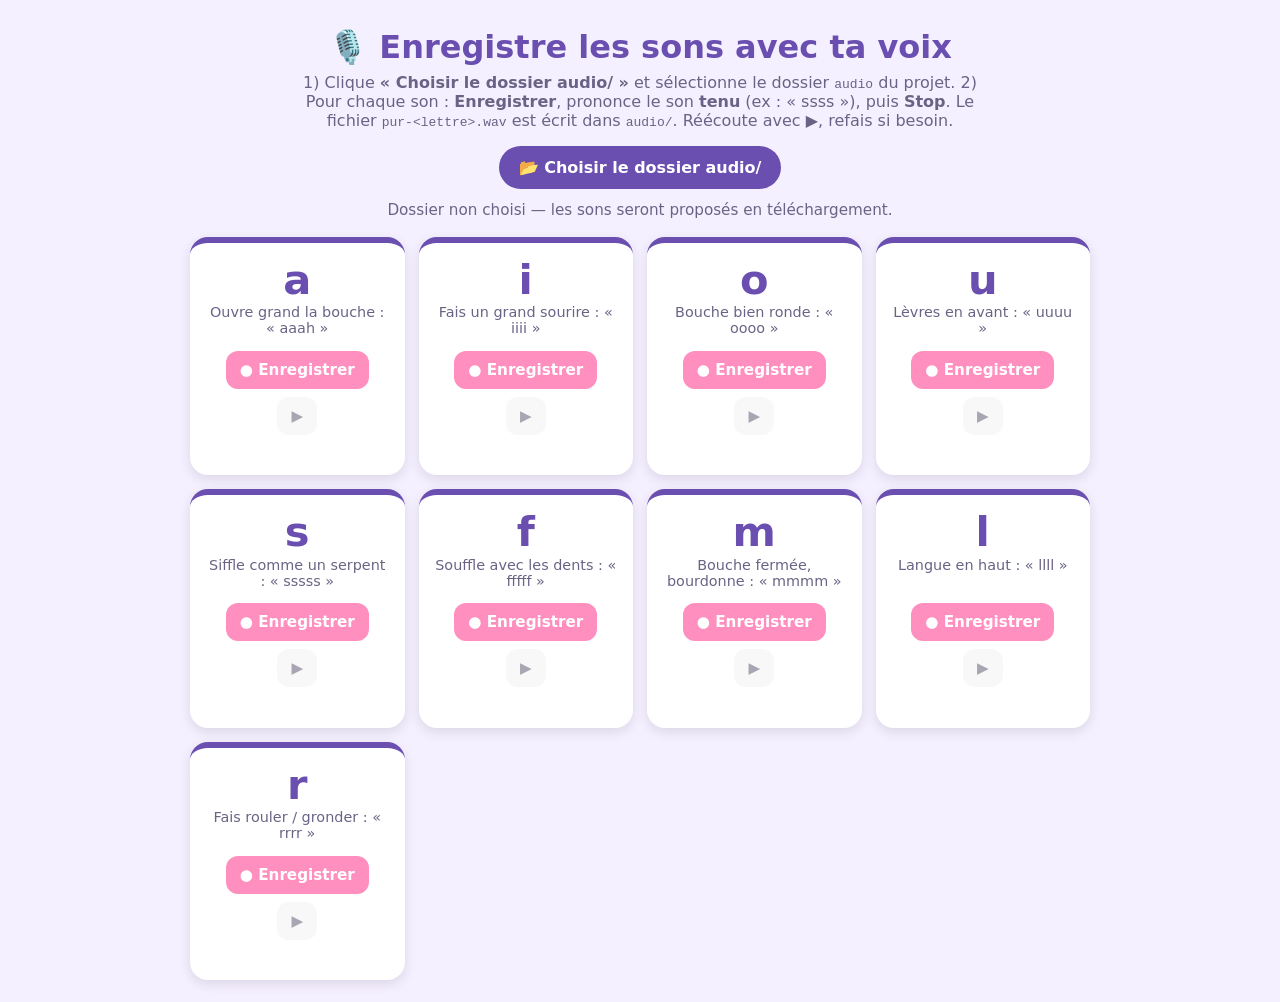
==== record-sons.html @ ecb1d5c4 "feat: sons de lettres enregistrés par la voix de l'utilisateur Remplace les sons TTS/synthétisés (su" ====
<!DOCTYPE html>
<html lang="fr"><head>
<meta charset="utf-8"><meta name="viewport" content="width=device-width, initial-scale=1">
<title>🎙️ Enregistre les sons</title>
<style>
 :root{--accent:#6a4fb0;--accent2:#ff8fbf;--ink:#2a2140;--soft:#6b6385;}
 body{font-family:"Comic Sans MS",system-ui,sans-serif;background:#f5f0ff;color:var(--ink);margin:0;padding:22px;}
 h1{color:var(--accent);text-align:center;margin:.2em 0;}
 .note{text-align:center;color:var(--soft);max-width:680px;margin:0 auto 16px;}
 .bar{max-width:720px;margin:0 auto 18px;display:flex;gap:12px;justify-content:center;flex-wrap:wrap;align-items:center;}
 .bar button{border:none;border-radius:999px;padding:12px 20px;font-family:inherit;font-weight:bold;cursor:pointer;font-size:1rem;}
 #pick{background:var(--accent);color:#fff;}
 #status{color:var(--soft);font-size:.95rem;}
 .grid{display:grid;grid-template-columns:repeat(auto-fill,minmax(210px,1fr));gap:14px;max-width:900px;margin:0 auto;}
 .card{background:#fff;border-radius:18px;padding:16px;box-shadow:0 4px 12px rgba(42,33,64,.12);text-align:center;border-top:6px solid var(--accent);}
 .card.done{border-top-color:#3fbf6a;}
 .letter{font-size:2.6rem;font-weight:bold;color:var(--accent);line-height:1;}
 .hint{color:var(--soft);font-size:.9rem;margin:4px 0 12px;min-height:2.4em;}
 .row{display:flex;gap:8px;justify-content:center;flex-wrap:wrap;}
 .row button{border:none;border-radius:12px;padding:10px 14px;font-family:inherit;font-weight:bold;cursor:pointer;font-size:.95rem;}
 .rec{background:var(--accent2);color:#fff;}
 .rec.recording{background:#e23b6d;animation:pulse 1s infinite;}
 .play{background:#eee;color:var(--ink);}
 .play:disabled{opacity:.4;}
 .state{margin-top:8px;font-size:.85rem;color:#3fbf6a;min-height:1.2em;font-weight:bold;}
 .state.err{color:#e23b6d;}
 @keyframes pulse{50%{transform:scale(1.06);}}
</style></head>
<body>
 <h1>🎙️ Enregistre les sons avec ta voix</h1>
 <p class="note">1) Clique <b>« Choisir le dossier audio/ »</b> et sélectionne le dossier
 <code>audio</code> du projet. 2) Pour chaque son : <b>Enregistrer</b>, prononce le son
 <b>tenu</b> (ex : « ssss »), puis <b>Stop</b>. Le fichier <code>pur-&lt;lettre&gt;.wav</code>
 est écrit dans <code>audio/</code>. Réécoute avec ▶, refais si besoin.</p>

 <div class="bar">
   <button id="pick">📂 Choisir le dossier audio/</button>
   <span id="status">Dossier non choisi — les sons seront proposés en téléchargement.</span>
 </div>

 <div class="grid" id="grid"></div>

<script>
const SONS = [
  ["a","Ouvre grand la bouche : « aaah »"],
  ["i","Fais un grand sourire : « iiii »"],
  ["o","Bouche bien ronde : « oooo »"],
  ["u","Lèvres en avant : « uuuu »"],
  ["s","Siffle comme un serpent : « sssss »"],
  ["f","Souffle avec les dents : « fffff »"],
  ["m","Bouche fermée, bourdonne : « mmmm »"],
  ["l","Langue en haut : « llll »"],
  ["r","Fais rouler / gronder : « rrrr »"],
];

let dirHandle = null, audioCtx = null, stream = null, source = null;

document.getElementById("pick").onclick = async () => {
  if (!window.showDirectoryPicker) {
    setStatus("Écriture directe non supportée — utilise Chrome/Edge, ou les téléchargements ⬇.");
    return;
  }
  try {
    dirHandle = await window.showDirectoryPicker({ mode: "readwrite" });
    if (dirHandle.requestPermission) await dirHandle.requestPermission({ mode: "readwrite" });
    setStatus("✅ Dossier « " + dirHandle.name + " » — les enregistrements y sont écrits.");
  } catch (e) { /* annulé */ }
};
function setStatus(t){ document.getElementById("status").textContent = t; }

async function ensureAudio() {
  if (!audioCtx) audioCtx = new (window.AudioContext || window.webkitAudioContext)();
  if (audioCtx.state === "suspended") await audioCtx.resume();
  if (!stream) stream = await navigator.mediaDevices.getUserMedia({
    audio: { echoCancellation: true, noiseSuppression: true, autoGainControl: true }
  });
  if (!source) source = audioCtx.createMediaStreamSource(stream);
  return audioCtx.sampleRate;
}

/* ---- Capture PCM directe (fiable, pas de décodage) ---- */
function makeRecorder() {
  const proc = audioCtx.createScriptProcessor(4096, 1, 1);
  const mute = audioCtx.createGain(); mute.gain.value = 0; // évite le larsen
  let buffers = [], len = 0, active = false;
  proc.onaudioprocess = (e) => {
    if (!active) return;
    const ch = e.inputBuffer.getChannelData(0);
    buffers.push(new Float32Array(ch)); len += ch.length;
  };
  return {
    start() { buffers = []; len = 0; active = true; source.connect(proc); proc.connect(mute); mute.connect(audioCtx.destination); },
    stop() {
      active = false;
      try { source.disconnect(proc); proc.disconnect(); mute.disconnect(); } catch (_) {}
      const out = new Float32Array(len); let o = 0;
      for (const b of buffers) { out.set(b, o); o += b.length; }
      return out;
    }
  };
}

function process(samples) {
  let data = samples;
  const thr = 0.02; let s = 0, e = data.length - 1;
  while (s < data.length && Math.abs(data[s]) < thr) s++;
  while (e > s && Math.abs(data[e]) < thr) e--;
  if (e <= s) return null; // rien capté
  const rate = audioCtx.sampleRate;
  const pad = Math.floor(rate * 0.03);
  s = Math.max(0, s - pad); e = Math.min(data.length - 1, e + pad);
  data = data.slice(s, e + 1);
  let peak = 0; for (const v of data) peak = Math.max(peak, Math.abs(v));
  if (peak > 0) { const g = 0.95 / peak; for (let i = 0; i < data.length; i++) data[i] *= g; }
  return encodeWav(data, rate);
}
function encodeWav(samples, rate) {
  const b = new ArrayBuffer(44 + samples.length * 2), v = new DataView(b);
  const w = (o, str) => { for (let i = 0; i < str.length; i++) v.setUint8(o + i, str.charCodeAt(i)); };
  w(0, "RIFF"); v.setUint32(4, 36 + samples.length * 2, true); w(8, "WAVE");
  w(12, "fmt "); v.setUint32(16, 16, true); v.setUint16(20, 1, true); v.setUint16(22, 1, true);
  v.setUint32(24, rate, true); v.setUint32(28, rate * 2, true); v.setUint16(32, 2, true); v.setUint16(34, 16, true);
  w(36, "data"); v.setUint32(40, samples.length * 2, true);
  let o = 44; for (let i = 0; i < samples.length; i++, o += 2) { const x = Math.max(-1, Math.min(1, samples[i])); v.setInt16(o, x < 0 ? x * 0x8000 : x * 0x7fff, true); }
  return new Blob([b], { type: "audio/wav" });
}
async function saveWav(letter, blob) {
  const name = "pur-" + letter + ".wav";
  if (dirHandle) {
    const fh = await dirHandle.getFileHandle(name, { create: true });
    const wr = await fh.createWritable(); await wr.write(blob); await wr.close();
    return "✅ enregistré dans audio/";
  }
  const a = document.createElement("a");
  a.href = URL.createObjectURL(blob); a.download = name; a.click();
  return "⬇ téléchargé (" + name + ")";
}

function buildCard([letter, hint]) {
  const card = document.createElement("div"); card.className = "card";
  card.innerHTML = `<div class="letter">${letter}</div><div class="hint">${hint}</div>
    <div class="row"><button class="rec">● Enregistrer</button><button class="play" disabled>▶</button></div>
    <div class="state"></div>`;
  const recBtn = card.querySelector(".rec"), playBtn = card.querySelector(".play"), state = card.querySelector(".state");
  let rec = null, wav = null, autostop = null;
  const setState = (t, err) => { state.textContent = t; state.classList.toggle("err", !!err); };

  recBtn.onclick = async () => {
    if (rec) { finish(); return; }
    try {
      await ensureAudio();
      rec = makeRecorder(); rec.start();
      recBtn.classList.add("recording"); recBtn.textContent = "■ Stop";
      setState("🔴 enregistrement…");
      autostop = setTimeout(finish, 4000);
    } catch (e) { setState("⚠ micro refusé : " + e.message, true); }
  };
  async function finish() {
    clearTimeout(autostop);
    const samples = rec.stop(); rec = null;
    recBtn.classList.remove("recording"); recBtn.textContent = "● Refaire";
    wav = process(samples);
    if (!wav) { setState("⚠ rien capté, réessaie (parle plus fort)", true); return; }
    playBtn.disabled = false;
    try { setState(await saveWav(letter, wav)); card.classList.add("done"); }
    catch (e) { setState("⚠ écriture échouée : " + e.message, true); }
  }
  playBtn.onclick = () => { if (wav) new Audio(URL.createObjectURL(wav)).play(); };
  return card;
}
const grid = document.getElementById("grid");
SONS.forEach((s) => grid.appendChild(buildCard(s)));
</script>
</body></html>
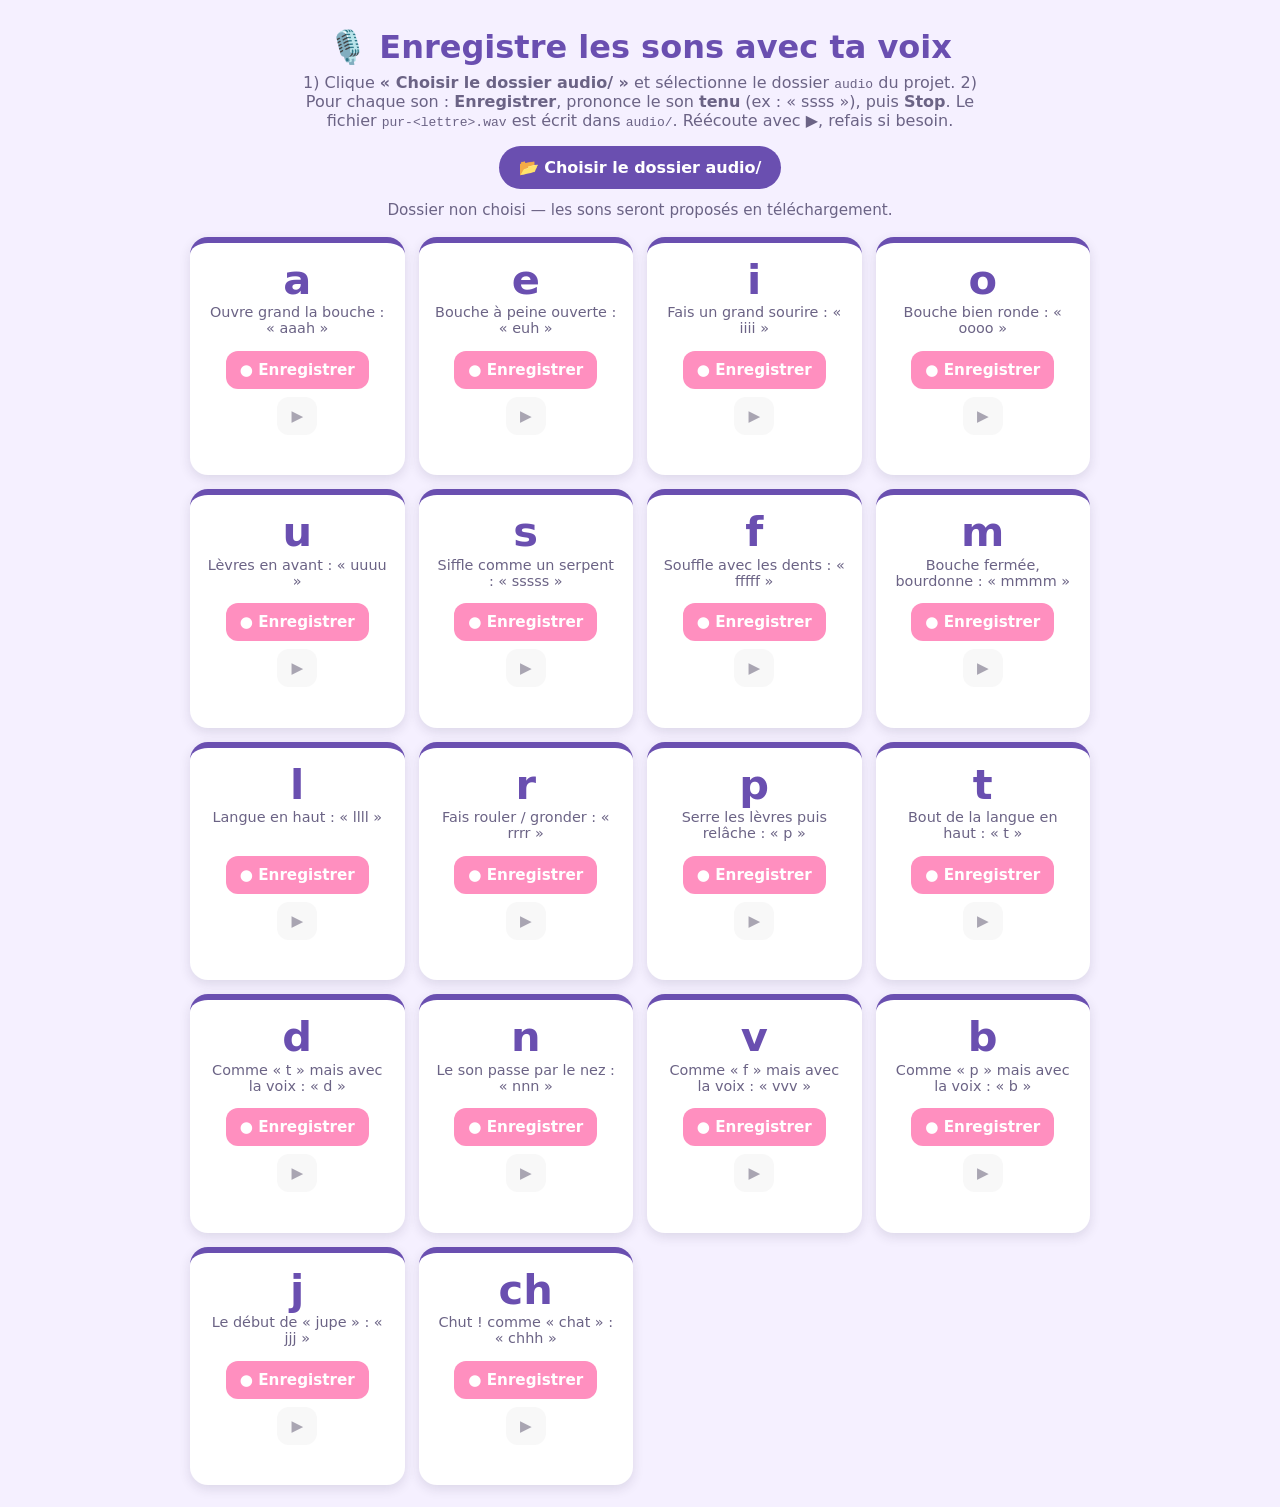
==== commit f2446911: "feat: étend le contenu — 18 sons (9 nouvelles lettres) et 15 mots Ajoute e,p,t,d,n,v,b,j,ch (personn" ====
--- a/record-sons.html
+++ b/record-sons.html
@@ -42,15 +42,26 @@
 
 <script>
 const SONS = [
+  // Voyelles
   ["a","Ouvre grand la bouche : « aaah »"],
+  ["e","Bouche à peine ouverte : « euh »"],
   ["i","Fais un grand sourire : « iiii »"],
   ["o","Bouche bien ronde : « oooo »"],
   ["u","Lèvres en avant : « uuuu »"],
+  // Consonnes
   ["s","Siffle comme un serpent : « sssss »"],
   ["f","Souffle avec les dents : « fffff »"],
   ["m","Bouche fermée, bourdonne : « mmmm »"],
   ["l","Langue en haut : « llll »"],
   ["r","Fais rouler / gronder : « rrrr »"],
+  ["p","Serre les lèvres puis relâche : « p »"],
+  ["t","Bout de la langue en haut : « t »"],
+  ["d","Comme « t » mais avec la voix : « d »"],
+  ["n","Le son passe par le nez : « nnn »"],
+  ["v","Comme « f » mais avec la voix : « vvv »"],
+  ["b","Comme « p » mais avec la voix : « b »"],
+  ["j","Le début de « jupe » : « jjj »"],
+  ["ch","Chut ! comme « chat » : « chhh »"],
 ];
 
 let dirHandle = null, audioCtx = null, stream = null, source = null;
